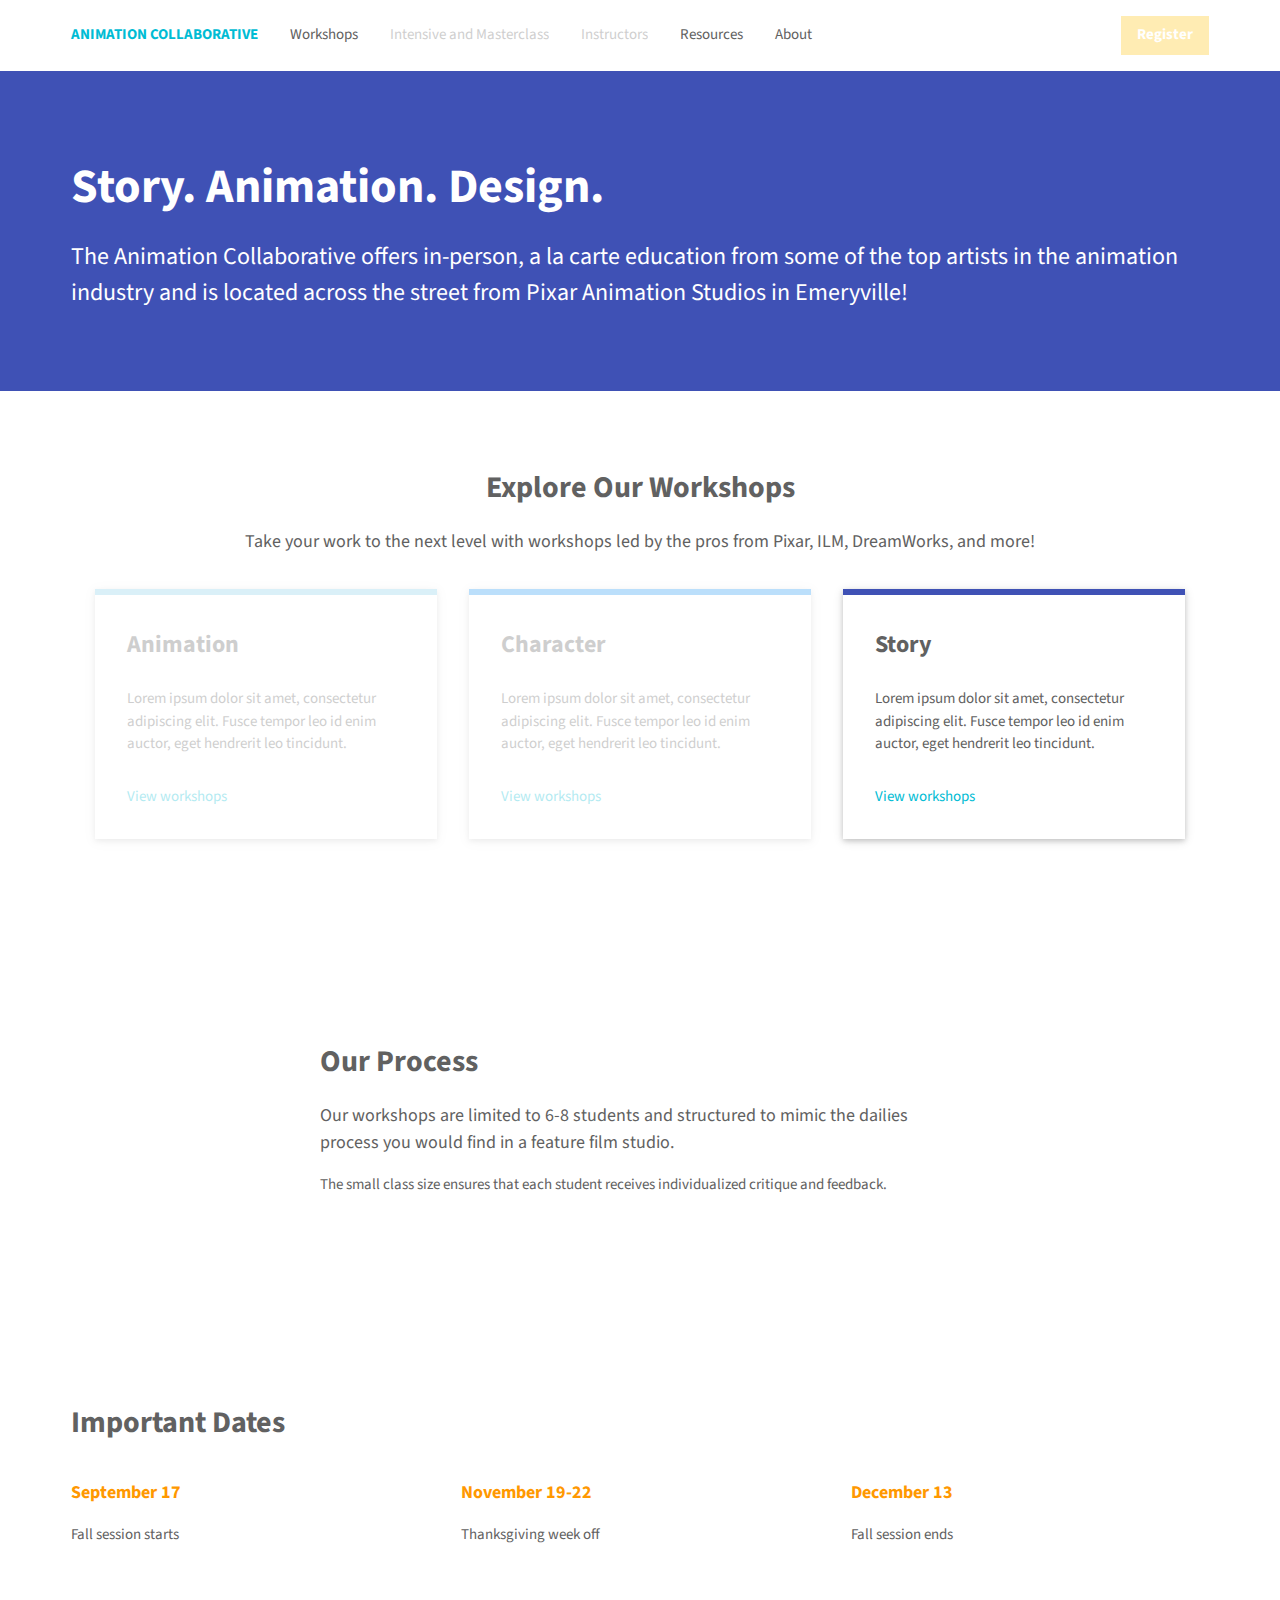
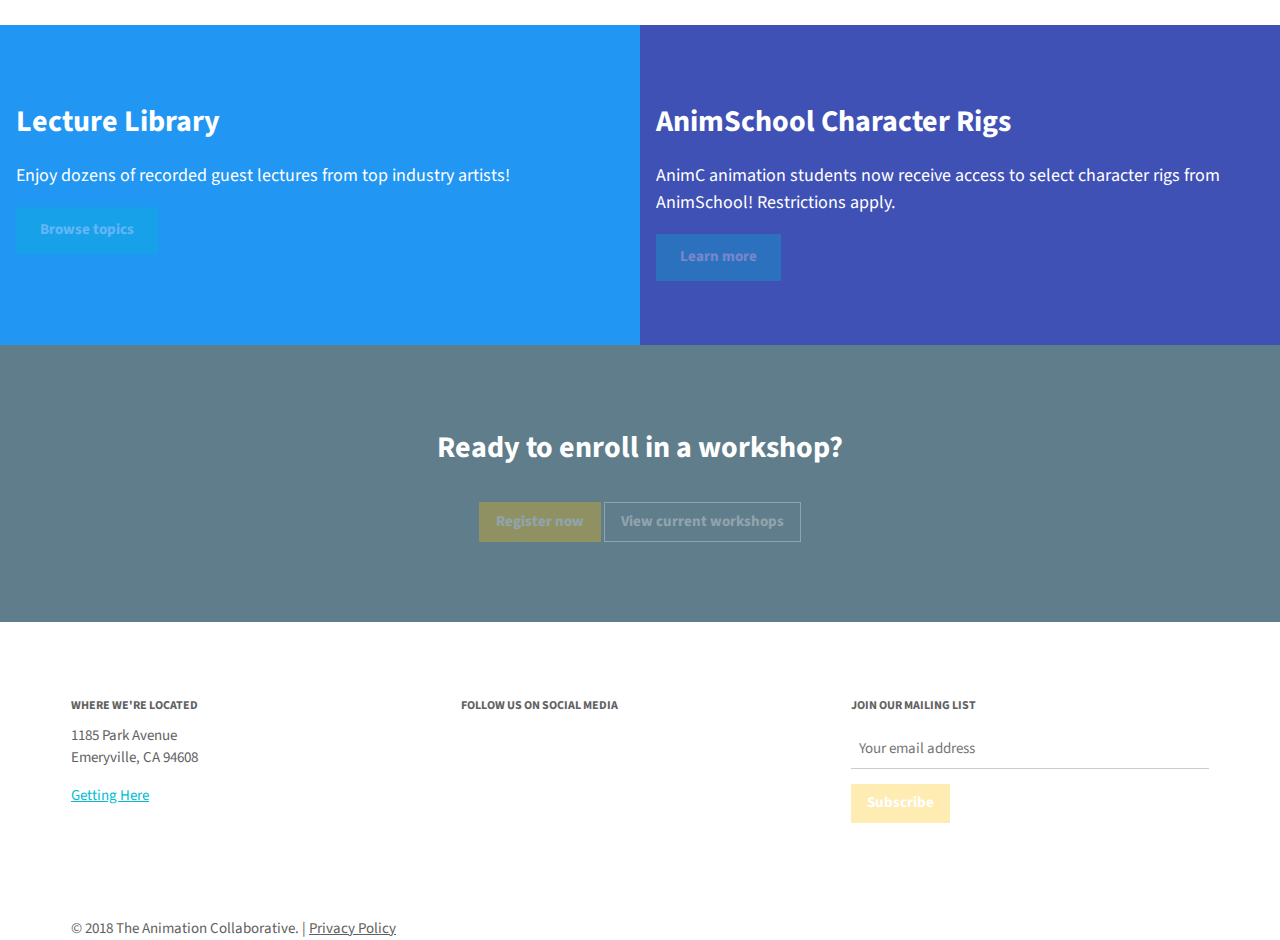
==== index.html @ bf793509 "Implemented fixed width container to Our Workshops" ====
<!doctype html>
<html>
  <head>
    <meta name="viewport" content="width=device-width, initial-scale=1">
    <link rel="stylesheet" href="https://www.w3schools.com/w3css/4/w3.css">
    <link rel="stylesheet" href="https://use.fontawesome.com/releases/v5.3.1/css/all.css" integrity="sha384-mzrmE5qonljUremFsqc01SB46JvROS7bZs3IO2EmfFsd15uHvIt+Y8vEf7N7fWAU" crossorigin="anonymous">
    <link rel="stylesheet" href="https://fonts.googleapis.com/css?family=Source+Sans+Pro:400,700,900">
    <link rel="stylesheet" href="custom.css">
  </head>
  <body>
    <!-- Navigation -->
    <div class="w3-bar">
      <div class="w3-content">
        <a href="/animation-collaborative/" class="w3-bar-item w3-button w3-text-cyan w3-hover-none w3-hover-text-cyan w3-padding-24 text-uppercase"><strong>Animation Collaborative</strong></a>
        <div class="w3-dropdown-hover w3-hide-medium w3-hide-small">
          <button class="w3-button w3-hover-none w3-hover-text-cyan w3-padding-24">Workshops <i class="fa fa-angle-down"></i></button>
          <div class="w3-dropdown-content w3-bar-block w3-card-4">
            <a href="#" class="w3-bar-item w3-button w3-text-dark-gray w3-hover-none w3-hover-text-cyan w3-padding-16 w3-disabled">Animation</a>
            <a href="#" class="w3-bar-item w3-button w3-text-dark-gray w3-hover-none w3-hover-text-cyan w3-padding-16 w3-disabled">Character</a>
            <a href="story-workshops" class="w3-bar-item w3-button w3-text-dark-gray w3-hover-none w3-hover-text-cyan w3-padding-16">Story</a>
          </div>
        </div>
        <a href="#" class="w3-bar-item w3-button w3-hover-none w3-hover-text-cyan w3-padding-24 w3-hide-medium w3-hide-small w3-disabled">Intensive and Masterclass</a>
        <a href="#" class="w3-bar-item w3-button w3-hover-none w3-hover-text-cyan w3-padding-24 w3-hide-medium w3-hide-small w3-disabled">Instructors</a>
        <div class="w3-dropdown-hover w3-hide-medium w3-hide-small">
          <button class="w3-button w3-hover-none w3-hover-text-cyan w3-padding-24">Resources <i class="fa fa-angle-down"></i></button>
          <div class="w3-dropdown-content w3-bar-block w3-card-4">
            <a href="#" class="w3-bar-item w3-button w3-text-dark-gray w3-hover-none w3-hover-text-cyan w3-padding-16 w3-disabled">Lecture Library</a>
            <a href="#" class="w3-bar-item w3-button w3-text-dark-gray w3-hover-none w3-hover-text-cyan w3-padding-16 w3-disabled">Recommended Reading</a>
          </div>
        </div>
        <div class="w3-dropdown-hover w3-hide-medium w3-hide-small">
          <button class="w3-button w3-hover-none w3-hover-text-cyan w3-padding-24">About <i class="fa fa-angle-down"></i></button>
          <div class="w3-dropdown-content w3-bar-block w3-card-4">
            <a href="overview" class="w3-bar-item w3-button w3-text-dark-gray w3-hover-none w3-hover-text-cyan w3-padding-16">Overview</a>
            <a href="#" class="w3-bar-item w3-button w3-text-dark-gray w3-hover-none w3-hover-text-cyan w3-padding-16 w3-disabled">Virtual Tour</a>
            <a href="#" class="w3-bar-item w3-button w3-text-dark-gray w3-hover-none w3-hover-text-cyan w3-padding-16 w3-disabled">Getting Here</a>
            <a href="#" class="w3-bar-item w3-button w3-text-dark-gray w3-hover-none w3-hover-text-cyan w3-padding-16 w3-disabled">FAQ</a>
            <a href="testimonials" class="w3-bar-item w3-button w3-text-dark-gray w3-hover-none w3-hover-text-cyan w3-padding-16">Testimonials</a>
            <a href="#" class="w3-bar-item w3-button w3-text-dark-gray w3-hover-none w3-hover-text-cyan w3-padding-16 w3-disabled">Policies and Procedures</a>
            <a href="#" class="w3-bar-item w3-button w3-text-dark-gray w3-hover-none w3-hover-text cyan w3-padding-16 w3-disabled">Contact Us</a>
          </div>
        </div>
        <a href="#" class="w3-right w3-bar-item w3-button w3-amber w3-text-white w3-hover-orange w3-hover-text-white w3-section w3-margin-right w3-hide-medium w3-hide-small w3-disabled"><b>Register</b></a>
        <a href="javascript:void(0)" class="w3-bar-item w3-button w3-right w3-padding-large w3-padding-24 w3-hide-large" onclick="myFunction()">
          <i class="fa fa-bars"></i>
        </a>
      </div>
    </div>
    
    <!-- Mobile navigation -->
    <div id="demo" class="w3-bar-block w3-hide w3-hide-large">
      <a href="#" class="w3-bar-item w3-button w3-padding-16 w3-disabled">Workshops</a>
      <a href="#" class="w3-bar-item w3-button w3-padding-16 w3-disabled">Intensive and Masterclass</a>
      <a href="#" class="w3-bar-item w3-button w3-padding-16 w3-disabled">Instructors</a>
      <a href="#" class="w3-bar-item w3-button w3-padding-16 w3-disabled">Resources</a>
      <a href="#" class="w3-bar-item w3-button w3-padding-16 w3-disabled">About</a>
    </div>
    
    <!-- Page content -->
    <div class="w3-padding-64 w3-indigo">
      <div class="w3-content">
        <h1 class="w3-xxxlarge w3-margin">Story. Animation. Design.</h1>
        <p class="w3-xlarge w3-margin">The Animation Collaborative offers in-person, a la carte education from some of the top artists in the animation industry and is located across the street from Pixar Animation Studios in Emeryville!</p>
      </div>
    </div>
    
    <div class="w3-content">
      <div class="w3-row w3-padding-large w3-padding-64 w3-center">
        <h2>Explore Our Workshops</h2>
        <p class="w3-large">Take your work to the next level with workshops led by the pros from Pixar, ILM, DreamWorks, and more!</p>
        <div class="w3-third w3-container">
          <button class="w3-panel w3-card w3-btn w3-padding-16 w3-border-light-blue w3-border-top w3-topbar w3-left-align text-wrap w3-disabled">
            <header class="w3-container">
              <div class="w3-text-light-blue w3-margin-top w3-right-align">
                <i class="fa fa-video fa-2x"></i>
              </div>
              <h3>Animation</h3>
            </header>
            <div class="w3-container">
              <p>Lorem ipsum dolor sit amet, consectetur adipiscing elit. Fusce tempor leo id enim auctor, eget hendrerit leo tincidunt.</p>
            </div>
            <footer class="w3-container">
              <p class="w3-text-cyan card-btn-primary">View workshops</p>
            </footer>
          </button>
        </div>
        <div class="w3-third w3-container">
          <button class="w3-panel w3-card w3-btn w3-padding-16 w3-border-blue w3-border-top w3-topbar w3-left-align text-wrap w3-disabled">
            <header class="w3-container">
              <div class="w3-text-blue w3-margin-top w3-right-align">
                <i class="fas fa-palette fa-2x"></i>
              </div>
              <h3>Character</h3>
            </header>
            <div class="w3-container">
              <p>Lorem ipsum dolor sit amet, consectetur adipiscing elit. Fusce tempor leo id enim auctor, eget hendrerit leo tincidunt.</p>
            </div>
            <footer class="w3-container">
              <p class="w3-text-cyan card-btn-primary">View workshops</p>
            </footer>
          </button>
        </div>
        <div class="w3-third w3-container">
          <a href="story-workshops" class="w3-panel w3-card w3-btn w3-padding-16 w3-border-indigo w3-border-top w3-topbar w3-left-align text-wrap">
            <header class="w3-container">
              <div class="w3-text-indigo w3-margin-top w3-right-align">
                <i class="fa fa-film fa-2x"></i>
              </div>
              <h3>Story</h3>
            </header>
            <div class="w3-container">
              <p>Lorem ipsum dolor sit amet, consectetur adipiscing elit. Fusce tempor leo id enim auctor, eget hendrerit leo tincidunt.</p>
            </div>
            <footer class="w3-container">
              <p class="w3-text-cyan card-btn-primary">View workshops</p>
            </footer>
          </a>
        </div>
      </div>
    </div>
    
    <div class="w3-display-container parallax-fixed">
      <div class="w3-display-middle">
        <h2>Our Process</h2>
        <p class="w3-large">Our workshops are limited to 6-8 students and structured to mimic the dailies process you would find in a feature film studio.</p>
        <p>The small class size ensures that each student receives individualized critique and feedback.</p>
      </div>
    </div>
    
    <div class="w3-content">
      <div class="w3-row w3-padding-64">
        <h2 class="w3-margin">Important Dates</h2>
        <div class="w3-third w3-container">
          <p class="w3-large w3-text-orange"><strong>September 17</strong></p>
          <p>Fall session starts</p>
        </div>
        <div class="w3-third w3-container">
          <p class="w3-large w3-text-orange"><strong>November 19-22</strong></p>
          <p>Thanksgiving week off</p>
        </div>
        <div class="w3-third w3-container">
          <p class="w3-large w3-text-orange"><strong>December 13</strong></p>
          <p>Fall session ends</p>
        </div>
      </div>
    </div>
    
    <div class="w3-cell-row">
      <div class="w3-cell w3-container w3-blue w3-padding-64 w3-mobile" style="width: 50%;">
        <h2>Lecture Library</h2>
        <p class="w3-large">Enjoy dozens of recorded guest lectures from top industry artists!</p>
        <button class="w3-button w3-padding-large w3-cyan w3-text-white w3-hover-light-blue w3-hover-text-white w3-disabled"><b>Browse topics</b></button>
      </div>
      <div class="w3-cell w3-container w3-indigo w3-padding-64 w3-mobile" style="width: 50%;">
        <h2>AnimSchool Character Rigs</h2>
        <p class="w3-large">AnimC animation students now receive access to select character rigs from AnimSchool! Restrictions apply.</p>
        <button class="w3-button w3-padding-large w3-cyan w3-text-white w3-hover-light-blue w3-hover-text-white w3-disabled"><b>Learn more</b></button>
      </div>
    </div>
    
    <div class="w3-container w3-blue-gray w3-padding-64 w3-center">
      <div class="w3-content">
        <h2 class="w3-margin">Ready to enroll in a workshop?</h2>
        <button class="w3-button w3-amber w3-border w3-border-amber w3-text-white w3-hover-orange w3-hover-border-orange w3-hover-text-white w3-section w3-mobile w3-disabled"><b>Register now</b></button>
        <button class="w3-button w3-border w3-border-white w3-hover-white w3-hover-text-blue-gray w3-section w3-mobile w3-disabled"><b>View current workshops</b></button>
      </div>
    </div>
    
    <!-- Footer -->
    <div class="w3-content">
      <div class="w3-row w3-padding-64">
        <div class="w3-third w3-container">
          <h4 class="w3-small text-uppercase">Where We're Located</h4>
          <address>
            1185 Park Avenue<br>
            Emeryville, CA 94608
          </address>
          <p><a href="#" class="w3-text-cyan w3-hover-text-light-blue">Getting Here</a></p>
        </div>
        <div class="w3-third w3-container">
          <h4 class="w3-small text-uppercase">Follow Us on Social Media</h4>
          <button class="w3-button w3-hover-none w3-hover-text-cyan">
            <i class="fab fa-facebook-f fa-lg"></i>
          </button>
          <button class="w3-button w3-hover-none w3-hover-text-cyan">
            <i class="fab fa-twitter fa-lg"></i>
          </button>
        </div>
        <div class="w3-third w3-container">
          <h4 class="w3-small text-uppercase">Join Our Mailing List</h4>
          <form>
            <p><input class="w3-input" name="email" type="text" placeholder="Your email address"></p>
            <p><button class="w3-button w3-amber w3-text-white w3-hover-orange w3-hover-text-white w3-mobile w3-disabled"><b>Subscribe</b></button></p>
          </form>
        </div>
      </div>
      <p class="w3-margin">&copy; 2018 The Animation Collaborative. | <a href="#">Privacy Policy</a></p>
    </div>
    
    <!-- JavaScript for navigation -->
    <script>
      function myFunction() {
        var x = document.getElementById("demo");
        if (x.className.indexOf("w3-show") == -1) {
          x.className += " w3-show";
        }
        else {
          x.className = x.className.replace(" w3-show", "");
        }
      }
    </script>
  </body>
</html>
---- custom.css ----
html {
  height: 100%; /* Required to make parallax background fit the whole screen */
}

body {
  color: #616161;
  font-family: 'Source Sans Pro', sans-serif;
  height: 100%; /* Required to make parallax background fit the whole screen */
}

h1, h2, h3, h4, h5, h6 {font-family: 'Source Sans Pro', sans-serif; font-weight: 700;}

small {font-size: 65%;}

address {font-style: normal;}

.w3-content {max-width: 1170px;}

.w3-dropdown-hover:hover > .w3-button:first-child {
  background-color: transparent; /* Overrides background color when hovering over a dropdown menu item*/
  color: #00bcd4; /* Overrides font color when hovering over a dropdown menu item */
}

.w3-btn:hover > footer .card-btn-primary {
  color: #87ceeb !important; /* Custom hover state for workshop panels */
}

.parallax-fluid {
  background-image: url("../images/generic.jpg"); /* The image used */
  height: 100%; /* Full height */
  
  /* Create the parallax scrolling effect */
  background-attachment: fixed;
  background-position: center;
  background-repeat: no-repeat;
  background-size: cover;
}

.parallax-fixed {
  background-image: url("../images/generic.jpg"); /* The image used */
  min-height: 400px; /* Set a specific height */
  
  /* Create the parallax scrolling effect */
  background-attachment: fixed;
  background-position: center;
  background-repeat: no-repeat;
  background-size: cover;
}

.text-wrap {
  white-space: normal; /* Overrides nowrap value for buttons and lets paragraphs wrap onto another line */
}


/* Bootstrap typography classes */
  .text-uppercase {text-transform: uppercase;}
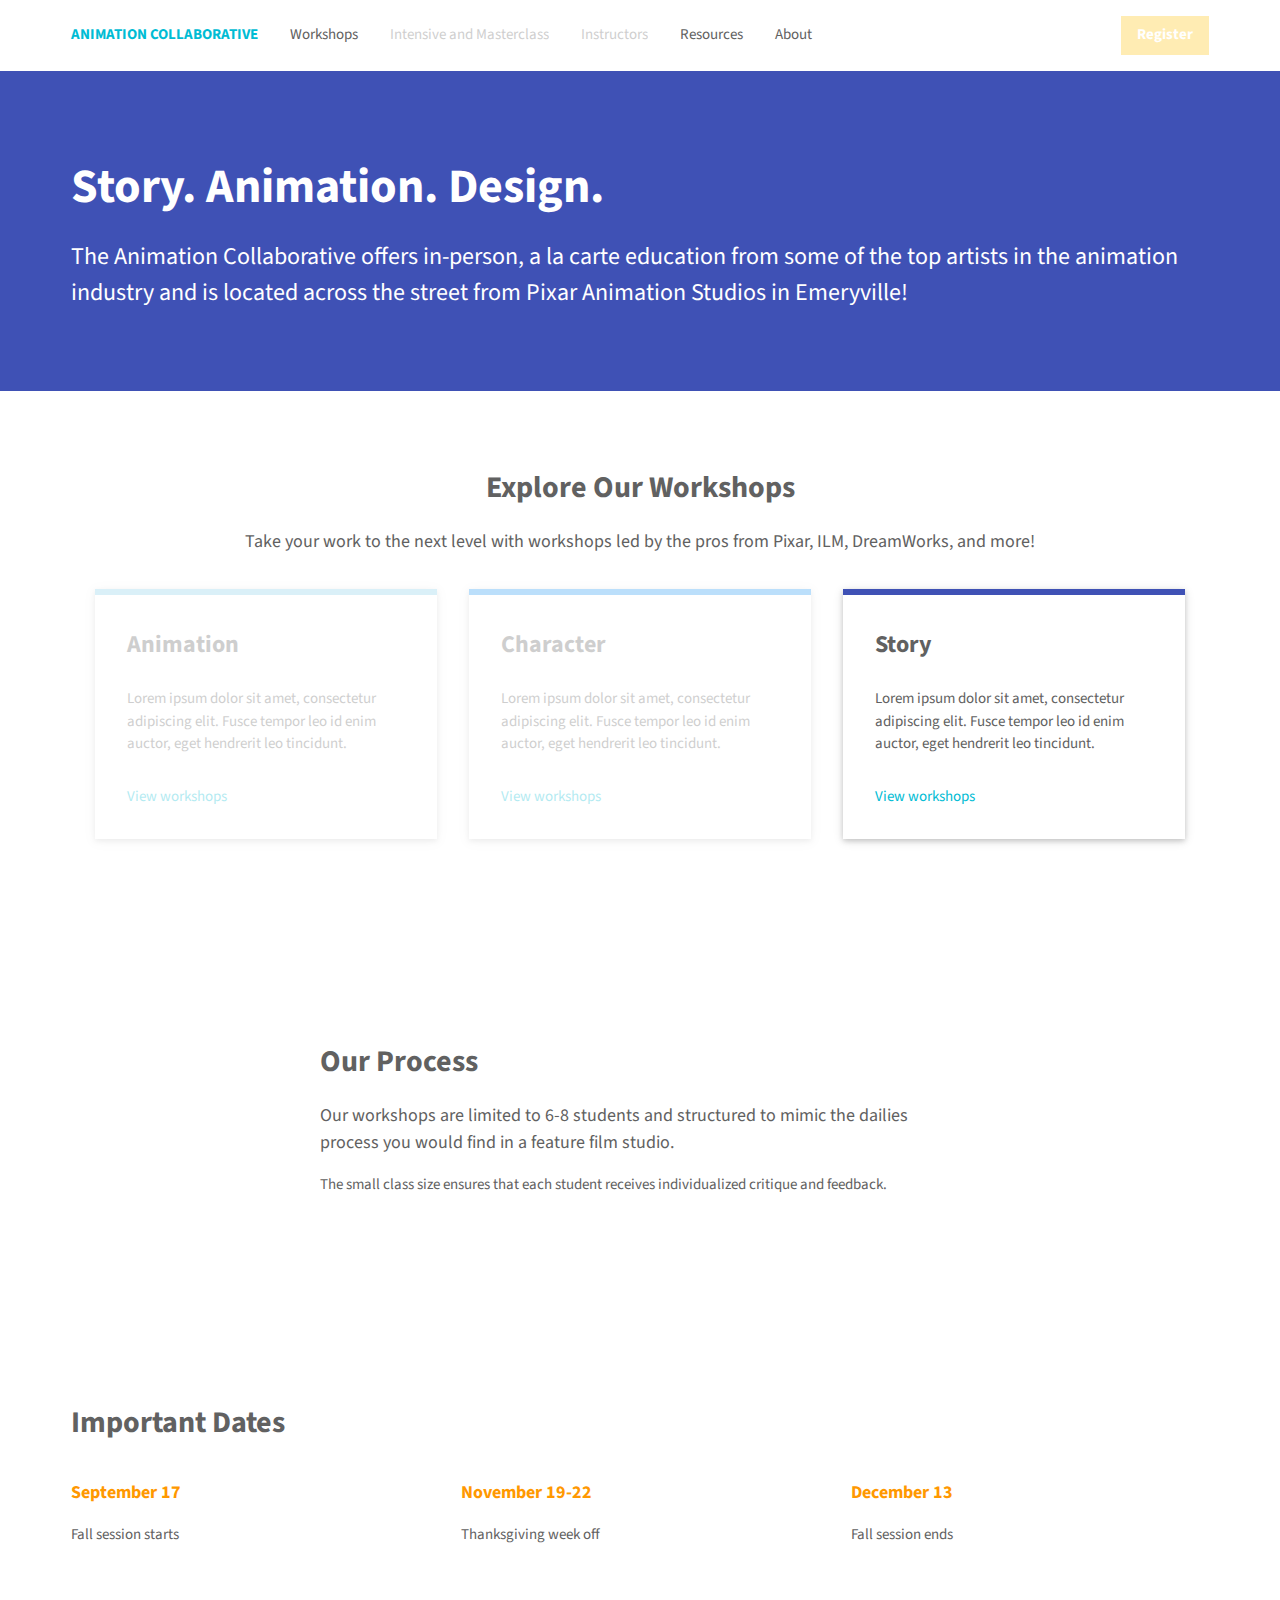
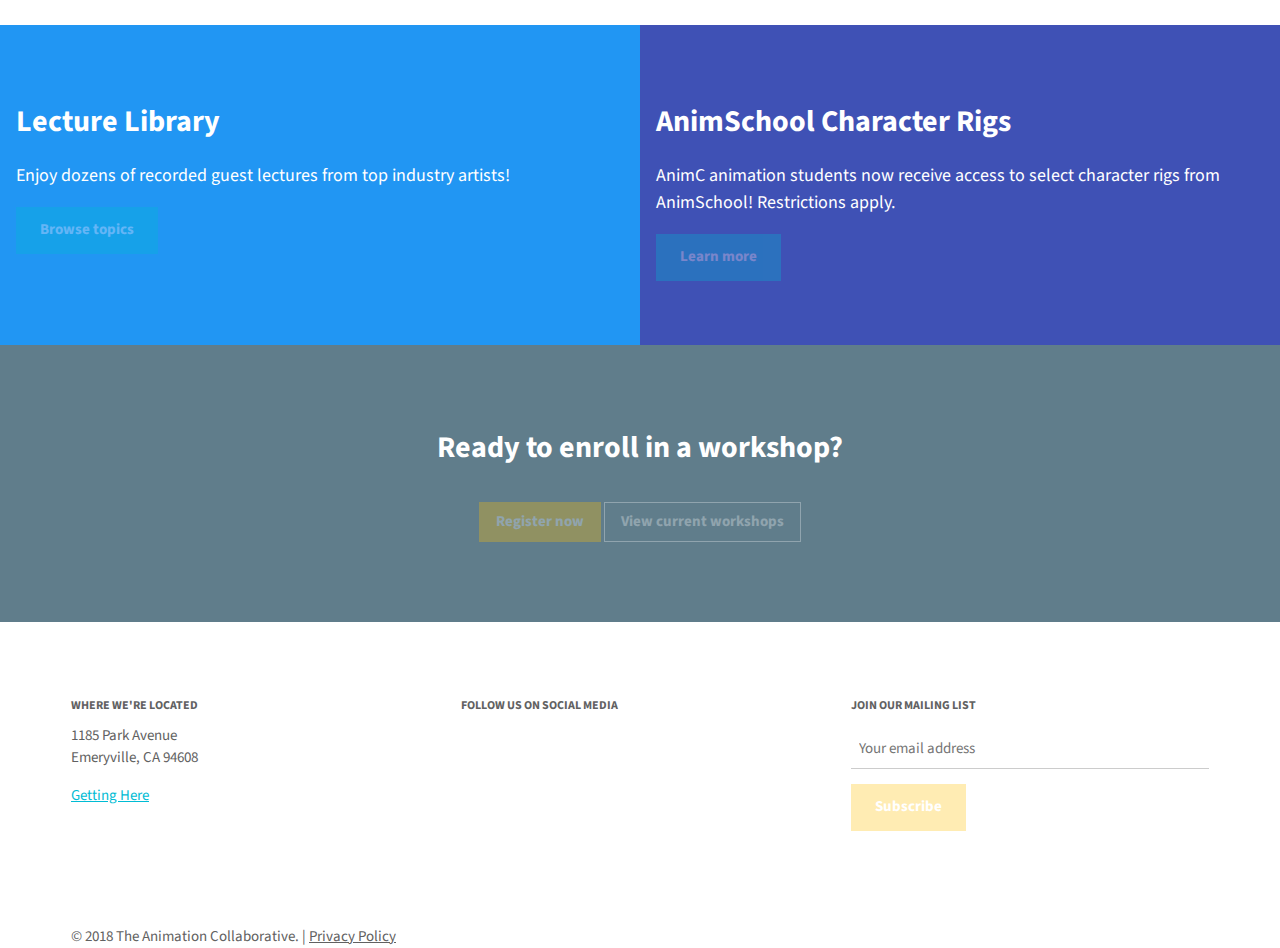
==== commit 5d401b1f: "Modified padding for Subscribe button" ====
--- a/index.html
+++ b/index.html
@@ -191,7 +191,7 @@
           <h4 class="w3-small text-uppercase">Join Our Mailing List</h4>
           <form>
             <p><input class="w3-input" name="email" type="text" placeholder="Your email address"></p>
-            <p><button class="w3-button w3-amber w3-text-white w3-hover-orange w3-hover-text-white w3-mobile w3-disabled"><b>Subscribe</b></button></p>
+            <p><button class="w3-button w3-amber w3-text-white w3-hover-orange w3-hover-text-white w3-padding-large w3-mobile w3-disabled"><b>Subscribe</b></button></p>
           </form>
         </div>
       </div>
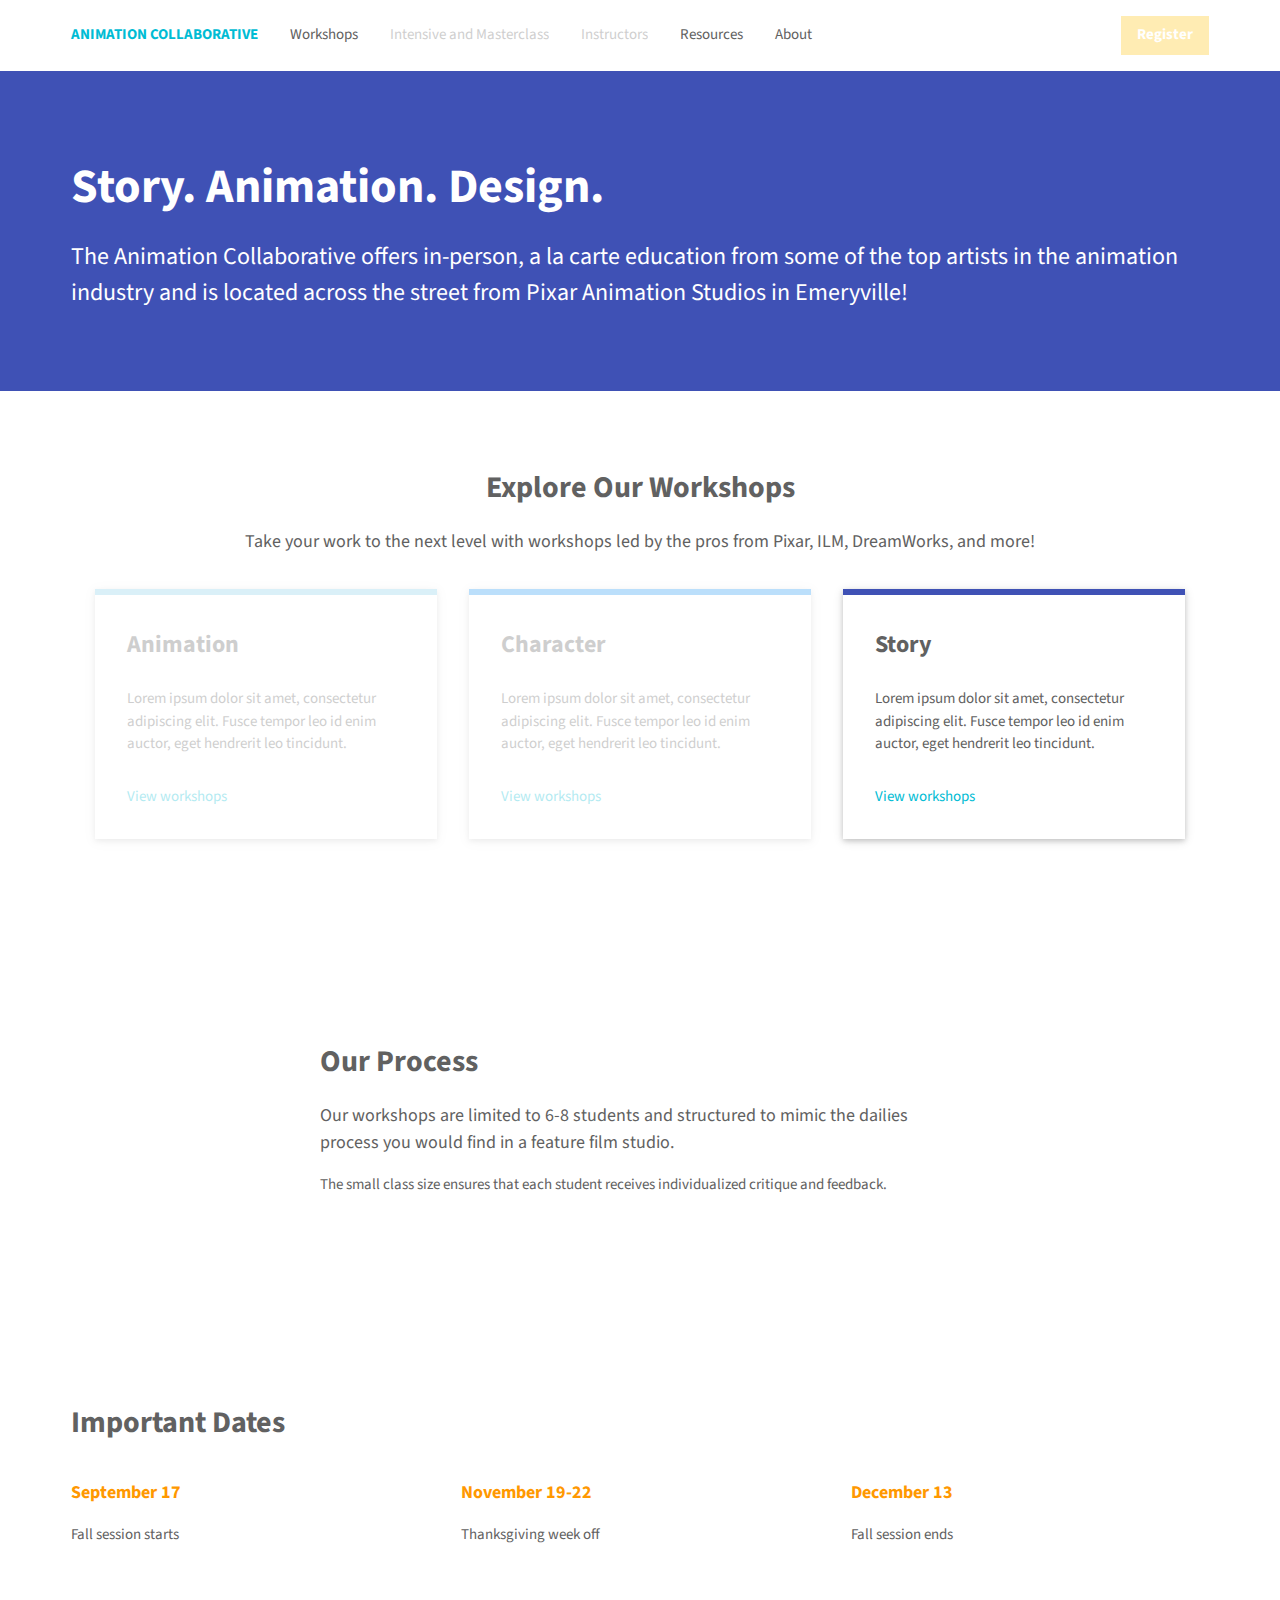
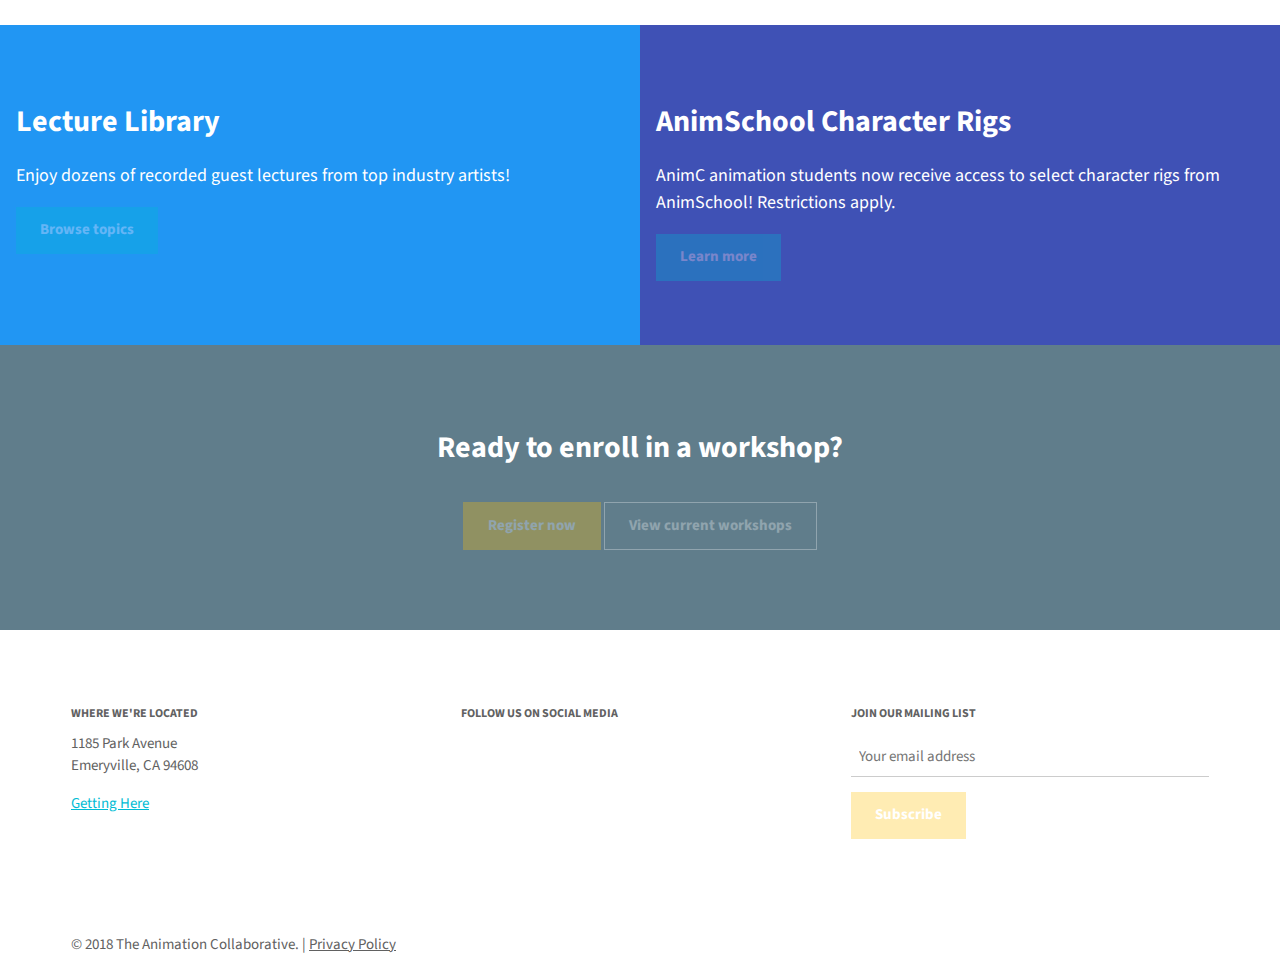
==== commit 1fa191fd: "Modified padding for buttons in CTA section" ====
--- a/index.html
+++ b/index.html
@@ -162,8 +162,8 @@
     <div class="w3-container w3-blue-gray w3-padding-64 w3-center">
       <div class="w3-content">
         <h2 class="w3-margin">Ready to enroll in a workshop?</h2>
-        <button class="w3-button w3-amber w3-border w3-border-amber w3-text-white w3-hover-orange w3-hover-border-orange w3-hover-text-white w3-section w3-mobile w3-disabled"><b>Register now</b></button>
-        <button class="w3-button w3-border w3-border-white w3-hover-white w3-hover-text-blue-gray w3-section w3-mobile w3-disabled"><b>View current workshops</b></button>
+        <button class="w3-button w3-amber w3-border w3-border-amber w3-text-white w3-hover-orange w3-hover-border-orange w3-hover-text-white w3-padding-large w3-section w3-mobile w3-disabled"><b>Register now</b></button>
+        <button class="w3-button w3-border w3-border-white w3-hover-white w3-hover-text-blue-gray w3-padding-large w3-section w3-mobile w3-disabled"><b>View current workshops</b></button>
       </div>
     </div>
     
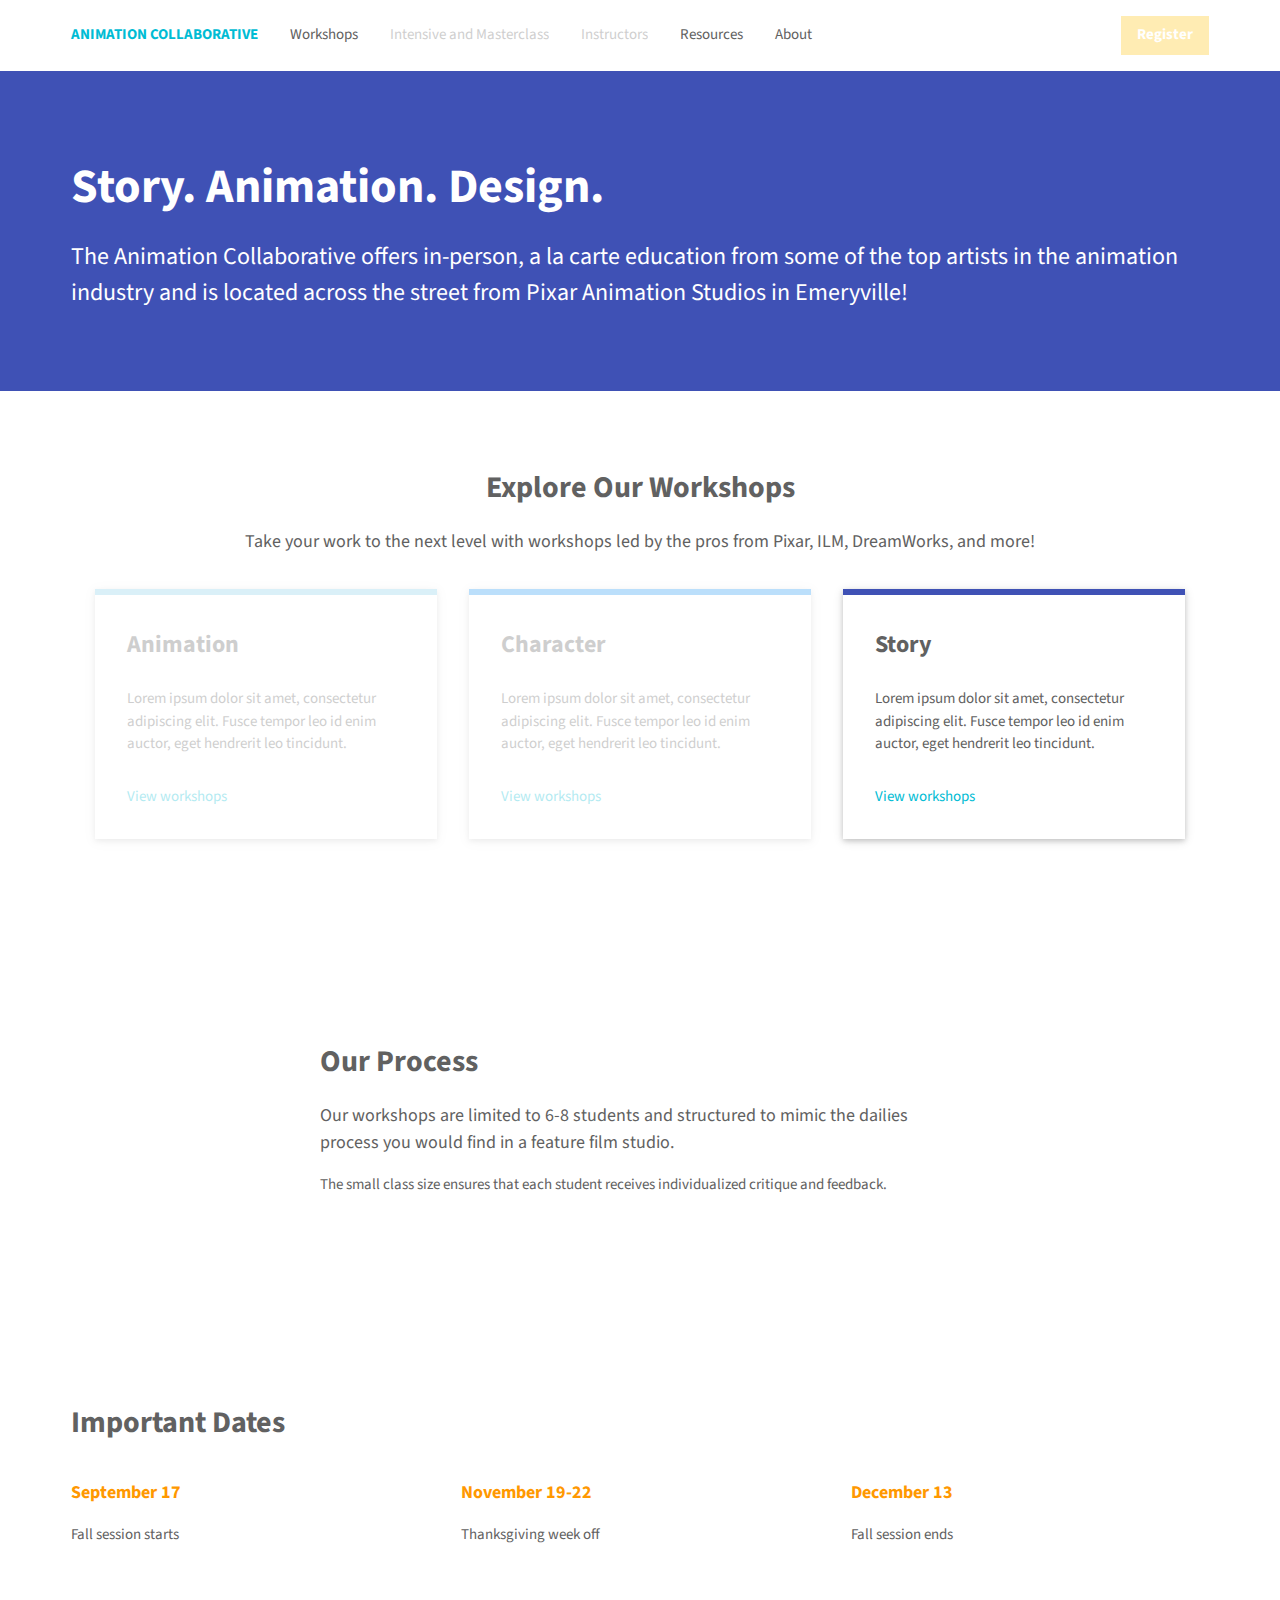
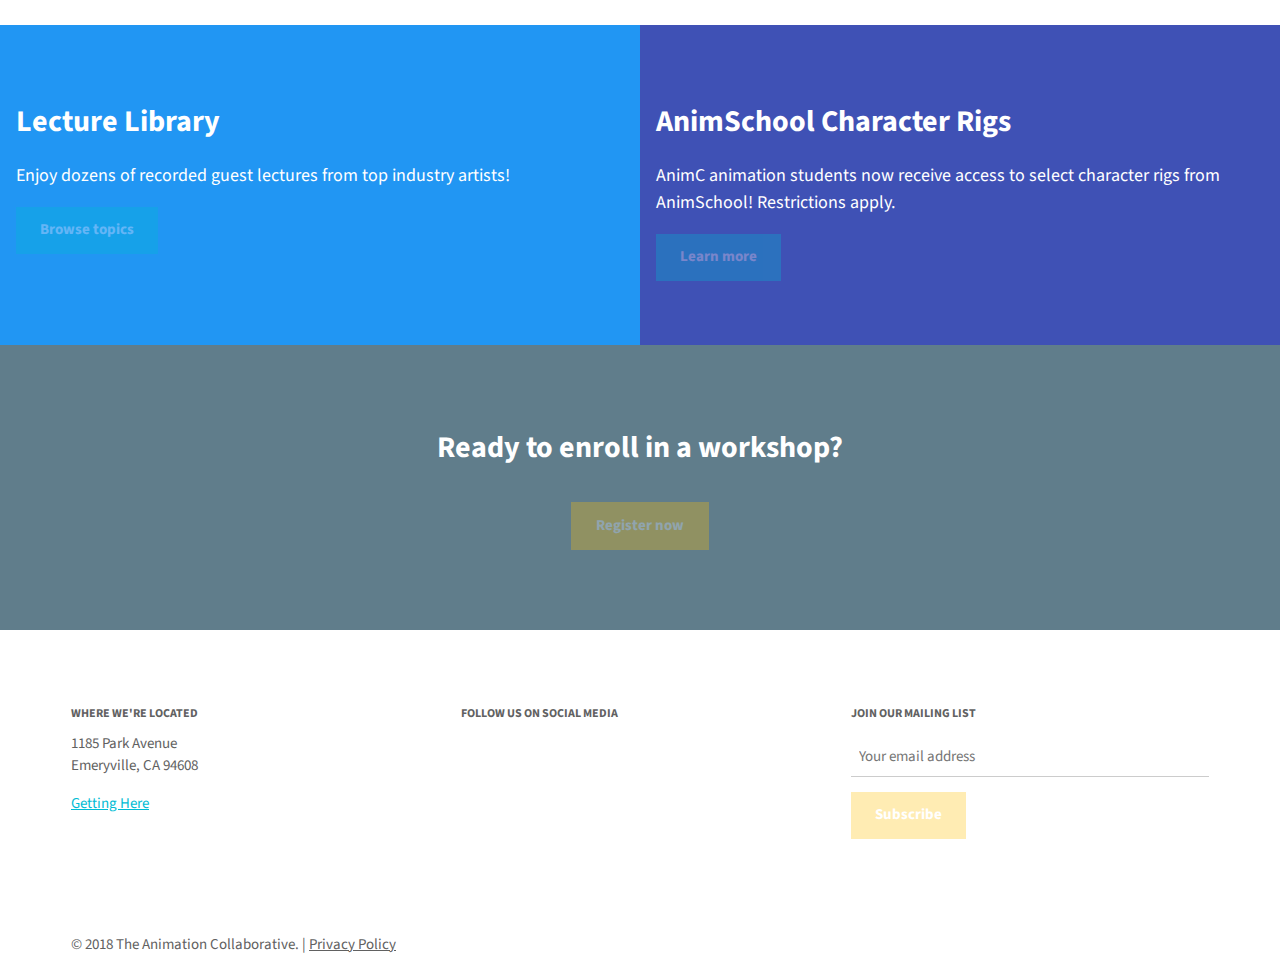
==== commit f0ce0541: "Commented out "View current workshops" button" ====
--- a/index.html
+++ b/index.html
@@ -163,7 +163,7 @@
       <div class="w3-content">
         <h2 class="w3-margin">Ready to enroll in a workshop?</h2>
         <button class="w3-button w3-amber w3-border w3-border-amber w3-text-white w3-hover-orange w3-hover-border-orange w3-hover-text-white w3-padding-large w3-section w3-mobile w3-disabled"><b>Register now</b></button>
-        <button class="w3-button w3-border w3-border-white w3-hover-white w3-hover-text-blue-gray w3-padding-large w3-section w3-mobile w3-disabled"><b>View current workshops</b></button>
+        <!--<button class="w3-button w3-border w3-border-white w3-hover-white w3-hover-text-blue-gray w3-padding-large w3-section w3-mobile w3-disabled"><b>View current workshops</b></button>-->
       </div>
     </div>
     
@@ -191,7 +191,7 @@
           <h4 class="w3-small text-uppercase">Join Our Mailing List</h4>
           <form>
             <p><input class="w3-input" name="email" type="text" placeholder="Your email address"></p>
-            <p><button class="w3-button w3-amber w3-text-white w3-hover-orange w3-hover-text-white w3-padding-large w3-mobile w3-disabled"><b>Subscribe</b></button></p>
+            <p><button type="button" class="w3-button w3-amber w3-text-white w3-hover-orange w3-hover-text-white w3-padding-large w3-mobile w3-disabled"><b>Subscribe</b></button></p>
           </form>
         </div>
       </div>
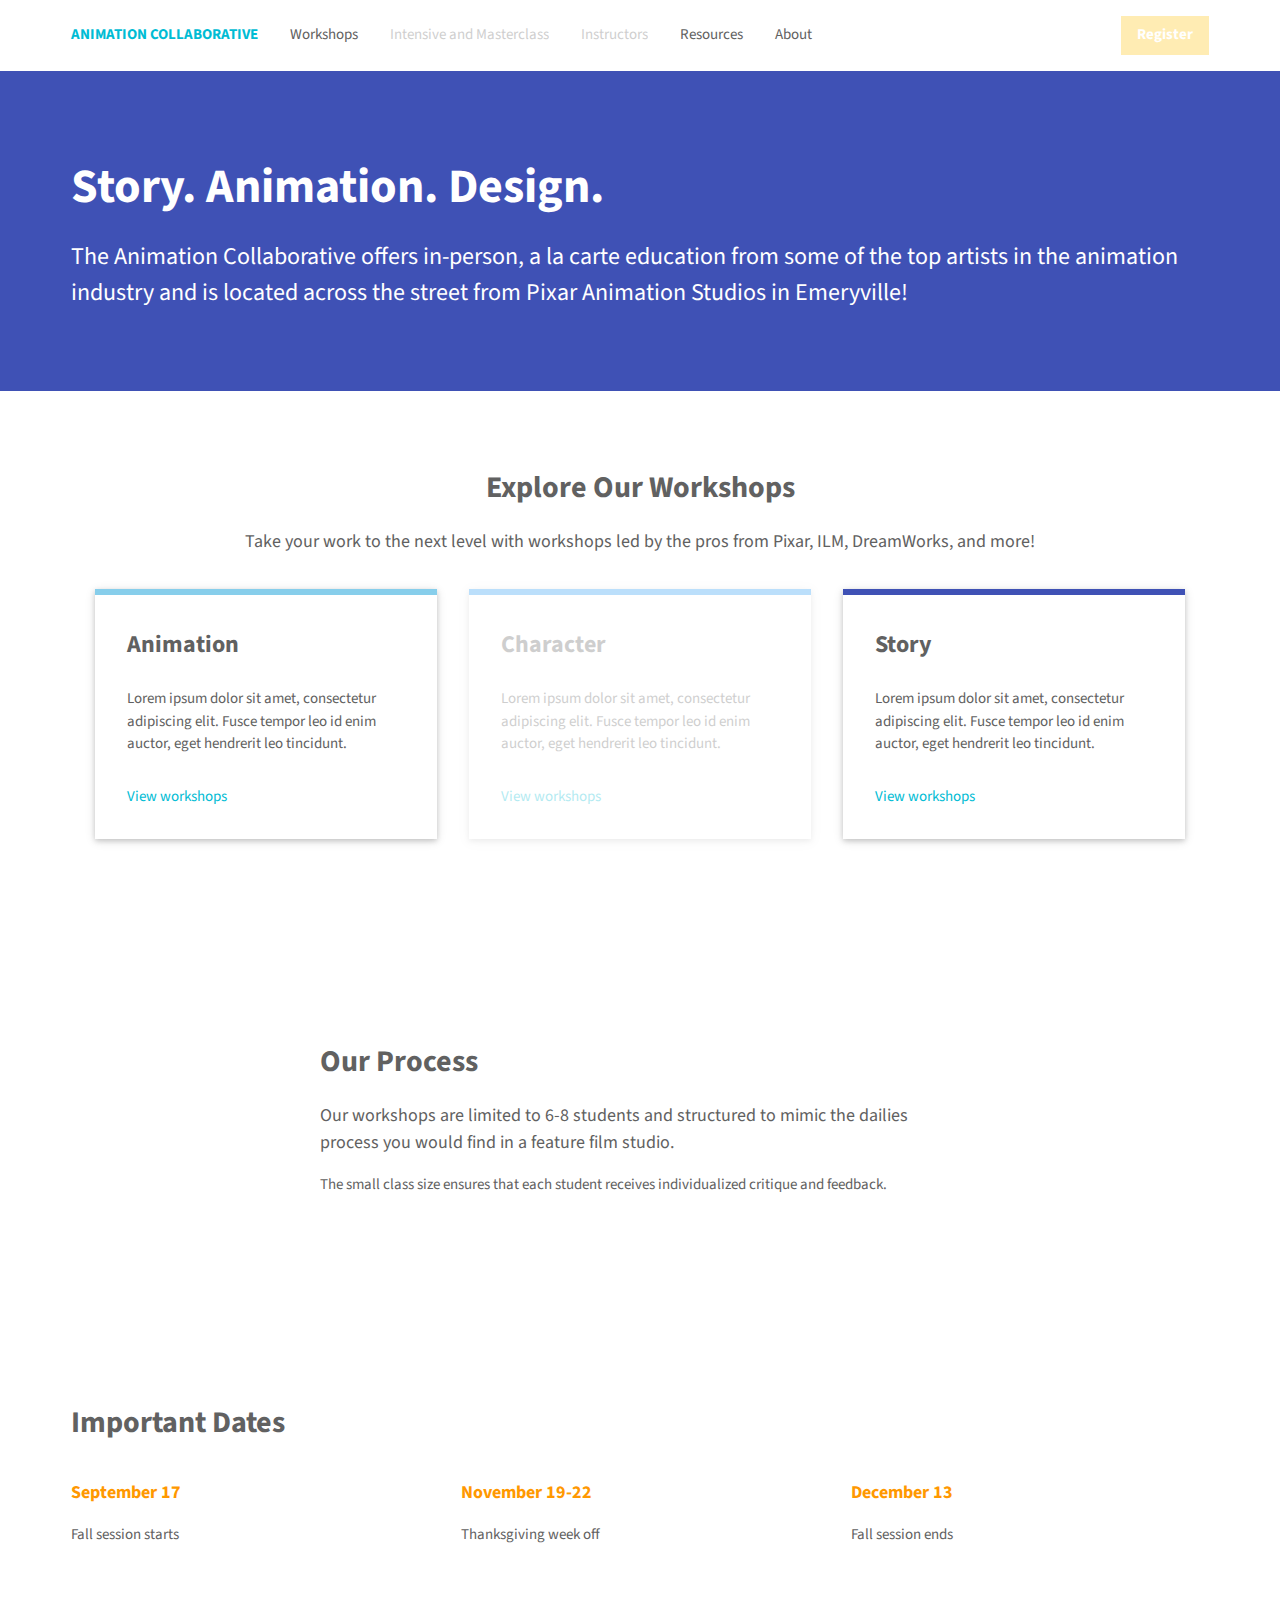
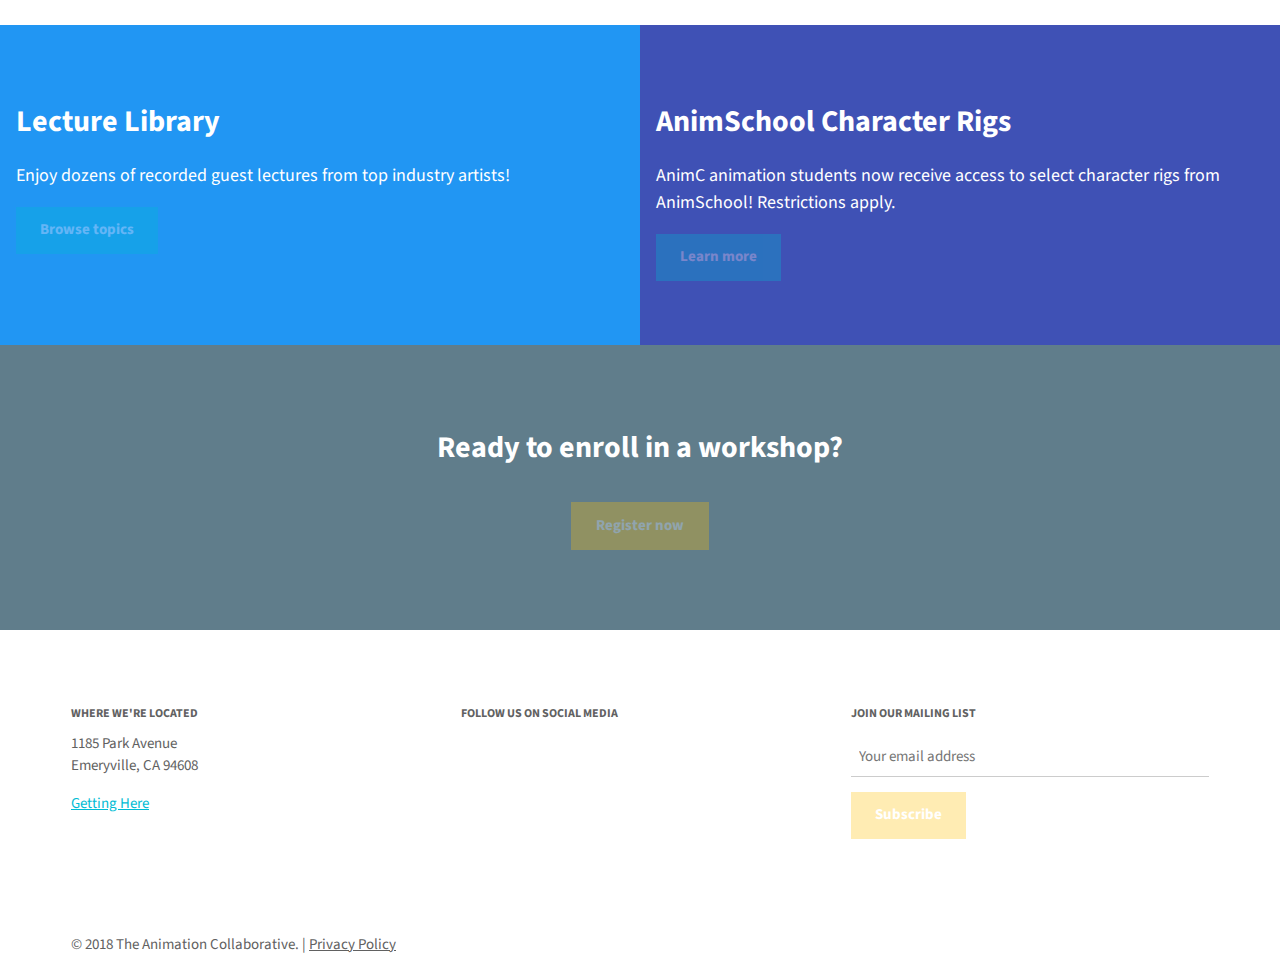
==== commit bc75d9ca: "Removed .w3-disabled from animation workshop links" ====
--- a/index.html
+++ b/index.html
@@ -15,7 +15,7 @@
         <div class="w3-dropdown-hover w3-hide-medium w3-hide-small">
           <button class="w3-button w3-hover-none w3-hover-text-cyan w3-padding-24">Workshops <i class="fa fa-angle-down"></i></button>
           <div class="w3-dropdown-content w3-bar-block w3-card-4">
-            <a href="#" class="w3-bar-item w3-button w3-text-dark-gray w3-hover-none w3-hover-text-cyan w3-padding-16 w3-disabled">Animation</a>
+            <a href="animation-workshops" class="w3-bar-item w3-button w3-text-dark-gray w3-hover-none w3-hover-text-cyan w3-padding-16">Animation</a>
             <a href="#" class="w3-bar-item w3-button w3-text-dark-gray w3-hover-none w3-hover-text-cyan w3-padding-16 w3-disabled">Character</a>
             <a href="story-workshops" class="w3-bar-item w3-button w3-text-dark-gray w3-hover-none w3-hover-text-cyan w3-padding-16">Story</a>
           </div>
@@ -70,7 +70,7 @@
         <h2>Explore Our Workshops</h2>
         <p class="w3-large">Take your work to the next level with workshops led by the pros from Pixar, ILM, DreamWorks, and more!</p>
         <div class="w3-third w3-container">
-          <button class="w3-panel w3-card w3-btn w3-padding-16 w3-border-light-blue w3-border-top w3-topbar w3-left-align text-wrap w3-disabled">
+          <a href="animation-workshops" class="w3-panel w3-card w3-btn w3-padding-16 w3-border-light-blue w3-border-top w3-topbar w3-left-align text-wrap">
             <header class="w3-container">
               <div class="w3-text-light-blue w3-margin-top w3-right-align">
                 <i class="fa fa-video fa-2x"></i>
@@ -83,7 +83,7 @@
             <footer class="w3-container">
               <p class="w3-text-cyan card-btn-primary">View workshops</p>
             </footer>
-          </button>
+          </a>
         </div>
         <div class="w3-third w3-container">
           <button class="w3-panel w3-card w3-btn w3-padding-16 w3-border-blue w3-border-top w3-topbar w3-left-align text-wrap w3-disabled">
